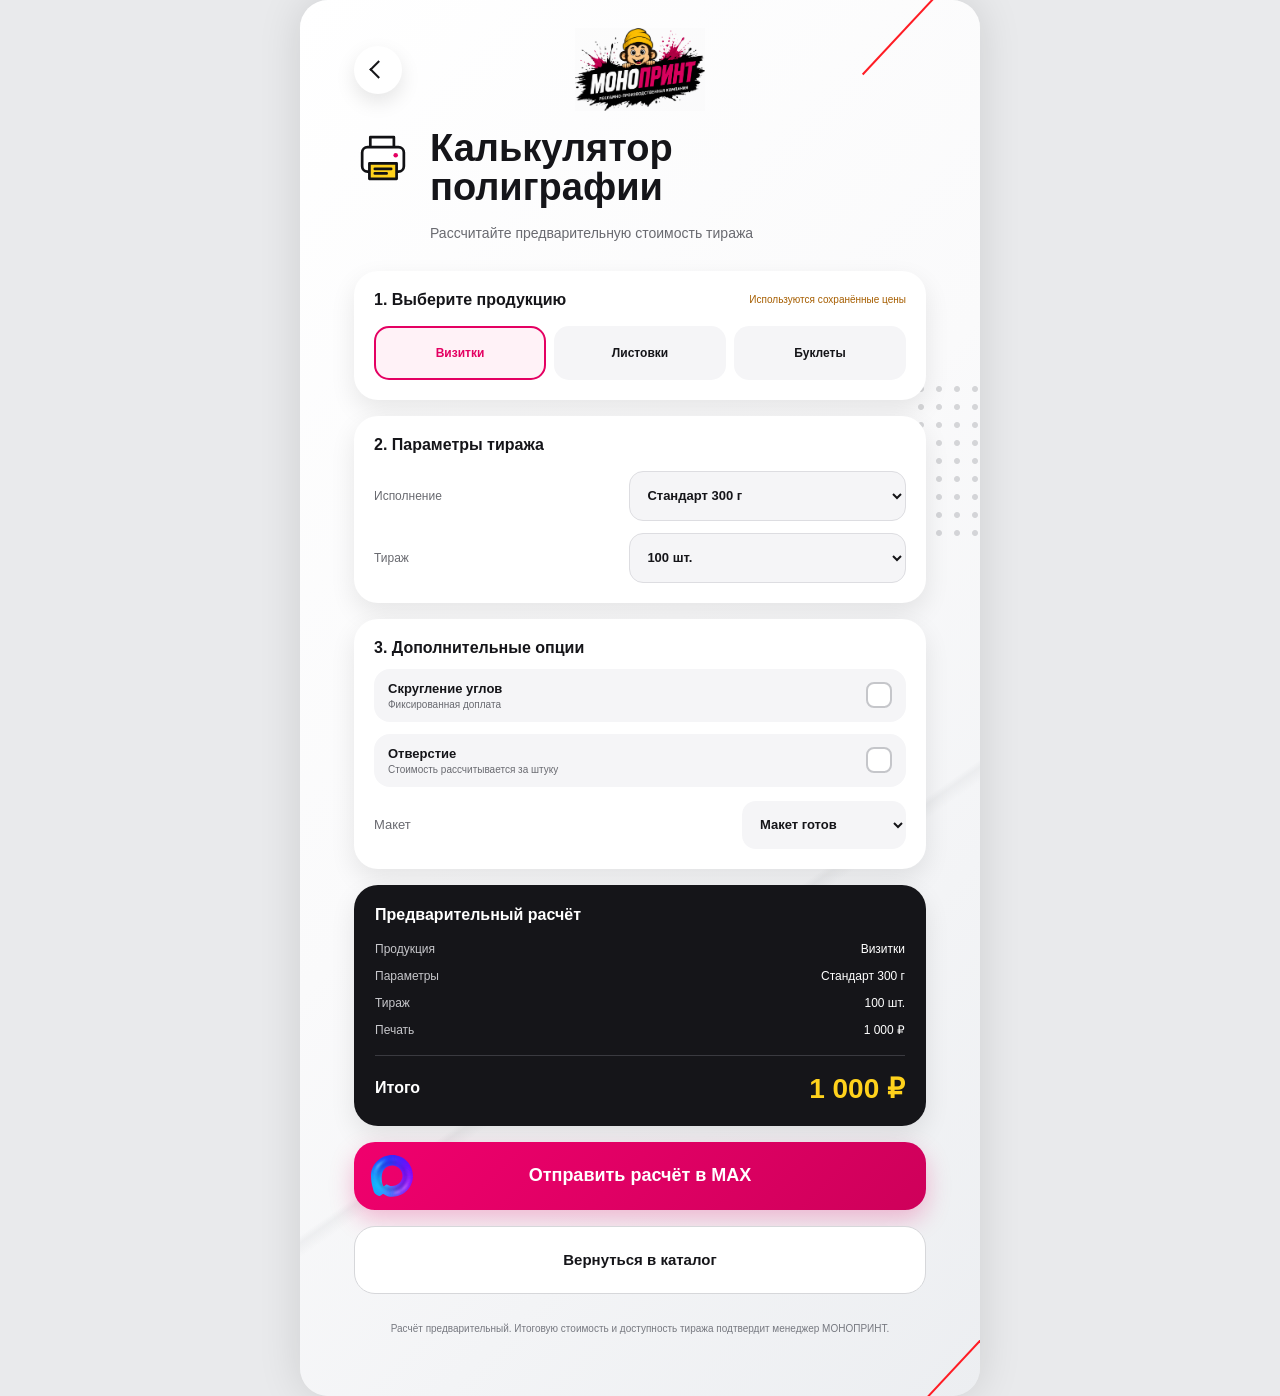
==== calculator-printing.html @ dbbc4428 "v8" ====
<!doctype html>
<html lang="ru">
<head>
  <meta charset="utf-8">
  <meta name="viewport" content="width=device-width, initial-scale=1, viewport-fit=cover">
  <meta name="theme-color" content="#f6f7f9">
  <title>Калькулятор полиграфии | МОНОПРИНТ</title>
  <meta name="description" content="Рассчитайте предварительную стоимость визиток, листовок и буклетов в рекламно-производственной компании МОНОПРИНТ.">
  <link rel="canonical" href="https://mono-print.ru/calculator-printing.html">
  <link rel="icon" href="assets/favicon.ico" sizes="any">
  <link rel="stylesheet" href="calculator.css">
</head>
<body>
  <main class="calculator-shell">
    <div class="decor-line decor-line--top" aria-hidden="true"></div>
    <div class="decor-line decor-line--bottom" aria-hidden="true"></div>
    <div class="calc-dots" aria-hidden="true"></div>

    <header class="calculator-header">
      <a class="back-button" href="index.html#catalog-panel" aria-label="Вернуться в каталог"><span aria-hidden="true"></span></a>
      <a class="calculator-logo" href="index.html" aria-label="МОНОПРИНТ - на главную"><img src="assets/logo-monoprint-trimmed.png" alt="МОНОПРИНТ"></a>
    </header>

    <section class="calculator-title">
      <img src="assets/category-printing.svg" alt="" aria-hidden="true">
      <div>
        <h1>Калькулятор<br>полиграфии</h1>
        <p>Рассчитайте предварительную стоимость тиража</p>
      </div>
    </section>

    <form class="calculator" id="printing-calculator">
      <section class="calc-card" aria-labelledby="product-title">
        <div class="section-heading">
          <h2 id="product-title">1. Выберите продукцию</h2>
          <span class="price-status" id="printing-price-status">Загрузка цен…</span>
        </div>
        <div class="product-tabs" role="radiogroup" aria-label="Вид полиграфии">
          <label><input type="radio" name="product" value="businessCards" checked><span>Визитки</span></label>
          <label><input type="radio" name="product" value="flyers"><span>Листовки</span></label>
          <label><input type="radio" name="product" value="booklets"><span>Буклеты</span></label>
        </div>
      </section>

      <section class="calc-card" aria-labelledby="params-title">
        <h2 id="params-title">2. Параметры тиража</h2>
        <div class="select-fields">
          <label id="format-field"><span id="format-label">Исполнение</span><select id="print-format"></select></label>
          <label id="paper-field"><span>Плотность бумаги</span><select id="paper-density"></select></label>
          <label><span>Тираж</span><select id="print-quantity"></select></label>
        </div>
      </section>

      <section class="calc-card" aria-labelledby="printing-options-title">
        <h2 id="printing-options-title">3. Дополнительные опции</h2>
        <div id="business-card-options">
          <label class="check-row"><span><strong>Скругление углов</strong><small>Фиксированная доплата</small></span><input id="rounding" type="checkbox"><span class="check-mark" aria-hidden="true">✓</span></label>
          <label class="check-row"><span><strong>Отверстие</strong><small>Стоимость рассчитывается за штуку</small></span><input id="hole" type="checkbox"><span class="check-mark" aria-hidden="true">✓</span></label>
        </div>
        <label class="design-row">Макет
          <select id="printing-design-status"><option value="ready">Макет готов</option><option value="needed">Нужен дизайн</option></select>
        </label>
      </section>

      <section class="summary-card" aria-live="polite">
        <h2>Предварительный расчёт</h2>
        <dl>
          <div><dt>Продукция</dt><dd id="printing-summary-product">Визитки</dd></div>
          <div><dt>Параметры</dt><dd id="printing-summary-params">Стандарт 300 г</dd></div>
          <div><dt>Тираж</dt><dd id="printing-summary-quantity">100 шт.</dd></div>
          <div><dt>Печать</dt><dd id="printing-summary-base">1 000 ₽</dd></div>
          <div id="printing-options-summary" hidden><dt>Дополнительные опции</dt><dd id="printing-summary-options">0 ₽</dd></div>
        </dl>
        <div class="total-row"><span>Итого</span><strong id="printing-summary-total">1 000 ₽</strong></div>
      </section>

      <button class="max-submit" id="printing-max-submit" type="button">
        <img src="assets/max.svg" alt="" aria-hidden="true"><span>Отправить расчёт в MAX</span>
      </button>
      <a class="catalog-return" href="index.html#catalog-panel">Вернуться в каталог</a>
      <p class="calculation-note">Расчёт предварительный. Итоговую стоимость и доступность тиража подтвердит менеджер МОНОПРИНТ.</p>
    </form>
  </main>
  <script src="calculator-printing.js"></script>
</body>
</html>
---- calculator.css ----
:root{--page-width:680px;--ink:#151519;--muted:#696a70;--pink:#e40062;--yellow:#ffd21c;--line:#dddde1}
*{box-sizing:border-box}
html{min-width:320px;background:#e9eaec}
body{min-height:100vh;margin:0;color:var(--ink);font-family:Inter,Arial,Helvetica,sans-serif;-webkit-font-smoothing:antialiased}
button,input,select{font:inherit}
.calculator-shell{position:relative;isolation:isolate;width:min(100%,var(--page-width));min-height:100svh;margin:0 auto;padding:28px clamp(24px,7vw,54px) 60px;overflow:hidden;background:linear-gradient(135deg,#fff 0%,#fafafb 48%,#eceef1 100%);box-shadow:0 0 44px rgba(0,0,0,.12)}
.calculator-shell::before{position:absolute;z-index:-2;inset:0;content:"";background:linear-gradient(145deg,transparent 0 66%,rgba(213,215,218,.28) 66.4%,transparent 67.2%)}
.decor-line{position:absolute;z-index:3;width:2px;height:130px;background:#ff1c24;transform:rotate(43deg);pointer-events:none}.decor-line--top{top:-38px;right:72px}.decor-line--bottom{right:29px;bottom:-42px}
.calc-dots{position:absolute;z-index:-1;top:380px;right:-10px;width:78px;height:165px;background-image:radial-gradient(circle,rgba(190,191,195,.62) 0 2.5px,transparent 3.5px);background-size:18px 18px}
.calculator-header{position:relative;display:grid;min-height:82px;place-items:center}.back-button{position:absolute;left:0;display:grid;width:48px;height:48px;place-items:center;border-radius:50%;background:#fff;box-shadow:0 8px 20px rgba(0,0,0,.1)}.back-button span{width:13px;height:13px;border-bottom:2px solid var(--ink);border-left:2px solid var(--ink);transform:rotate(45deg)}
.calculator-logo img{display:block;width:130px;height:auto;mix-blend-mode:multiply}
.calculator-title{display:grid;grid-template-columns:62px 1fr;align-items:start;gap:14px;margin:18px 0 30px}.calculator-title>img{width:58px;height:58px}.calculator-title h1{margin:0;font-size:clamp(26px,6.4vw,38px);line-height:1.02}.calculator-title p{grid-column:1/-1;margin:18px 0 0;color:var(--muted);font-size:14px}
.calculator{display:grid;gap:16px}.calc-card,.summary-card{border-radius:24px;box-shadow:0 10px 26px rgba(0,0,0,.09)}.calc-card{padding:20px;background:#fff}.calc-card h2,.summary-card h2{margin:0;font-size:16px}.section-heading{display:flex;align-items:center;justify-content:space-between;gap:12px}.price-status{color:#777980;font-size:10px;text-align:right}.price-status.is-live{color:#168a3f}.price-status.is-fallback{color:#a65e00}
.material-card{height:330px}.material-list{height:230px;margin-top:16px;padding-right:5px;overflow-y:auto;overscroll-behavior:contain;scrollbar-color:var(--pink) #ececf0;scrollbar-width:thin}.material-list::-webkit-scrollbar{width:6px}.material-list::-webkit-scrollbar-track{border-radius:6px;background:#ececf0}.material-list::-webkit-scrollbar-thumb{border-radius:6px;background:var(--pink)}
.material-option{position:relative;display:grid;grid-template-columns:24px minmax(0,1fr) auto;min-height:62px;align-items:center;gap:10px;margin-bottom:8px;padding:8px 12px;border:2px solid transparent;border-radius:16px;background:#f5f5f7;cursor:pointer}.material-option:has(input:checked){border-color:var(--pink);background:#fff2f7}.material-option input{position:absolute;opacity:0;pointer-events:none}.radio-mark{display:block;width:20px;height:20px;border:2px solid #bfc0c5;border-radius:50%;background:#fff}.material-option input:checked+.radio-mark{border:6px solid var(--pink)}.material-copy{display:grid;gap:2px;min-width:0}.material-copy strong{font-size:14px}.material-copy small{overflow:hidden;color:var(--muted);font-size:10px;text-overflow:ellipsis;white-space:nowrap}.material-price{font-size:13px;white-space:nowrap}.scroll-hint{margin:8px 0 0;color:#898a90;font-size:10px;text-align:center}
.size-grid{display:grid;grid-template-columns:1fr 20px 1fr;align-items:end;margin-top:17px}.size-grid label{display:grid;gap:7px;color:var(--muted);font-size:11px}.size-grid input{width:100%;height:58px;padding:0 15px;border:1px solid var(--line);border-radius:16px;outline:none;background:#f5f5f7;color:var(--ink);font-size:19px;font-weight:700}.size-grid input:focus{border-color:var(--pink)}.multiply{padding-bottom:18px;color:#92939a;font-size:19px;text-align:center}.quantity-row{display:flex;align-items:center;justify-content:space-between;margin-top:18px;color:var(--muted);font-size:13px}.stepper{display:grid;grid-template-columns:40px 42px 40px;height:46px;overflow:hidden;border-radius:14px;background:#f5f5f7}.stepper button,.stepper input{width:100%;border:0;background:transparent;text-align:center}.stepper button{font-size:21px;cursor:pointer}.stepper input{appearance:textfield;color:var(--ink);font-weight:700}.stepper input::-webkit-inner-spin-button{display:none}
.switch-row{position:relative;display:flex;align-items:center;justify-content:space-between;margin-top:16px;padding:12px 14px;border-radius:16px;background:#fff8d8;cursor:pointer}.switch-row>span:first-child{display:grid;gap:3px}.switch-row strong{font-size:14px}.switch-row small{color:var(--muted);font-size:10px}.switch-row input{position:absolute;opacity:0}.switch{position:relative;width:42px;height:26px;border-radius:13px;background:#c6c7ca;transition:.2s}.switch::after{position:absolute;top:3px;left:3px;width:20px;height:20px;border-radius:50%;background:#fff;content:"";transition:.2s}.switch-row input:checked+.switch{background:var(--pink)}.switch-row input:checked+.switch::after{transform:translateX(16px)}.design-row{display:flex;align-items:center;justify-content:space-between;margin-top:14px;color:var(--muted);font-size:13px}.design-row select{min-width:164px;height:48px;padding:0 34px 0 14px;border:0;border-radius:14px;background:#f5f5f7;color:var(--ink);font-size:13px;font-weight:700}
.summary-card{padding:21px;background:#151519;color:#fff}.summary-card dl{display:grid;gap:13px;margin:18px 0}.summary-card dl div{display:flex;justify-content:space-between;gap:14px;color:#c7c7cb;font-size:12px}.summary-card dd{margin:0;color:#fff;text-align:right}.summary-card [hidden]{display:none}.total-row{display:flex;align-items:center;justify-content:space-between;padding-top:16px;border-top:1px solid #3a3a40;font-weight:700}.total-row strong{color:var(--yellow);font-size:28px;font-weight:900}
.max-submit,.catalog-return{min-height:68px;border-radius:21px;text-decoration:none}.max-submit{display:grid;grid-template-columns:44px 1fr 44px;align-items:center;width:100%;padding:0 17px;border:0;background:linear-gradient(135deg,#f0006d,#ce005a);box-shadow:0 10px 24px rgba(228,0,98,.25);color:#fff;cursor:pointer;font-size:18px;font-weight:800}.max-submit img{width:42px;height:42px;border-radius:13px}.catalog-return{display:grid;place-items:center;border:1px solid #d6d7da;background:#fff;color:var(--ink);font-size:15px;font-weight:700}.calculation-note{margin:12px 0 0;color:#777980;font-size:10px;line-height:1.45;text-align:center}
.product-tabs{display:grid;grid-template-columns:repeat(3,1fr);gap:8px;margin-top:17px}.product-tabs label{position:relative}.product-tabs input{position:absolute;opacity:0}.product-tabs span{display:grid;min-height:54px;place-items:center;padding:7px;border:2px solid transparent;border-radius:15px;background:#f5f5f7;font-size:12px;font-weight:700;text-align:center;cursor:pointer}.product-tabs input:checked+span{border-color:var(--pink);background:#fff2f7;color:var(--pink)}
.select-fields{display:grid;gap:12px;margin-top:17px}.select-fields label{display:grid;grid-template-columns:minmax(0,1fr) minmax(150px,52%);align-items:center;gap:12px;color:var(--muted);font-size:12px}.select-fields select{width:100%;height:50px;padding:0 34px 0 13px;border:1px solid var(--line);border-radius:14px;background:#f5f5f7;color:var(--ink);font-size:13px;font-weight:700}.select-fields label[hidden]{display:none}
.check-row{position:relative;display:flex;align-items:center;justify-content:space-between;margin-top:12px;padding:12px 14px;border-radius:16px;background:#f5f5f7;cursor:pointer}.check-row>span:first-child{display:grid;gap:3px}.check-row strong{font-size:13px}.check-row small{color:var(--muted);font-size:10px}.check-row input{position:absolute;opacity:0}.check-mark{display:grid;width:26px;height:26px;place-items:center;border:2px solid #c5c6ca;border-radius:8px;background:#fff;color:transparent;font-size:15px;font-weight:900}.check-row input:checked+.check-mark{border-color:var(--pink);background:var(--pink);color:#fff}
.sign-type-card{padding-bottom:17px}.sign-type-grid{display:grid;grid-template-columns:repeat(2,minmax(0,1fr));gap:9px;margin-top:16px}.sign-type-button{position:relative;display:grid;min-height:112px;place-items:center;align-content:center;gap:5px;padding:10px 6px;border:2px solid transparent;border-radius:17px;background:#f5f5f7;color:var(--ink);text-align:center;cursor:default}.sign-type-button img{width:45px;height:45px}.sign-type-button strong{max-width:125px;font-size:11px;line-height:1.15}.sign-type-button--neon{cursor:pointer}.sign-type-button--neon:hover,.sign-type-button--neon.is-active{border-color:var(--pink);background:#fff2f7}.card-action{color:var(--pink);font-size:9px;font-weight:800;text-transform:uppercase;letter-spacing:.07em}.signage-fields label{grid-template-columns:minmax(0,1fr) minmax(170px,58%)}
.file-upload{display:flex;min-height:86px;align-items:center;gap:13px;margin-top:16px;padding:12px 15px;border:2px dashed #cfd0d4;border-radius:17px;background:#f8f8f9;cursor:pointer}.file-upload input{position:absolute;width:1px;height:1px;opacity:0}.file-plus{display:grid;width:42px;height:42px;place-items:center;border-radius:13px;background:var(--pink);color:#fff;font-size:25px}.file-upload>span:last-child{display:grid;gap:4px;min-width:0}.file-upload strong{overflow:hidden;max-width:240px;font-size:13px;text-overflow:ellipsis;white-space:nowrap}.file-upload small{color:var(--muted);font-size:10px}.range-caption{margin-top:16px;color:#c7c7cb;font-size:10px}.summary-card .range-caption+.total-row{margin-top:7px}
.signage-page>.sign-type-card{margin-bottom:16px}.signage-return{margin-top:16px}.neon-calculator{display:grid;gap:16px;margin-top:22px;padding-top:26px;border-top:1px solid #d9dade}.neon-calculator[hidden]{display:none}.neon-heading{display:flex;align-items:center;justify-content:space-between;padding:0 4px}.neon-heading span{color:var(--pink);font-size:10px;font-weight:900;text-transform:uppercase;letter-spacing:.1em}.neon-heading h2{margin:3px 0 0;font-size:25px}.neon-heading button{display:grid;width:40px;height:40px;place-items:center;border:0;border-radius:50%;background:#e7e8eb;color:#55565d;font-size:28px;line-height:1;cursor:pointer}.neon-calculator .calc-card h3{margin:0;font-size:16px}.neon-base-options{display:grid;grid-template-columns:1fr 1fr;gap:9px;margin-top:16px}.neon-base-options label{position:relative}.neon-base-options input{position:absolute;opacity:0}.neon-base-options label>span{display:grid;grid-template-columns:20px 1fr;gap:2px 8px;min-height:72px;align-content:center;padding:10px 12px;border:2px solid transparent;border-radius:16px;background:#f5f5f7;cursor:pointer}.neon-base-options i{grid-row:1/3;align-self:center;width:19px;height:19px;border:2px solid #bfc0c5;border-radius:50%;background:#fff}.neon-base-options strong{font-size:12px}.neon-base-options small{color:var(--muted);font-size:9px}.neon-base-options input:checked+span{border-color:var(--pink);background:#fff2f7}.neon-base-options input:checked+span i{border:6px solid var(--pink)}.field-hint{margin:10px 0 0;color:var(--muted);font-size:10px;text-align:center}.neon-number-list{display:grid;gap:10px;margin-top:16px}.neon-number-list>label{display:flex;min-height:67px;align-items:center;justify-content:space-between;gap:12px;padding:10px 12px;border-radius:16px;background:#f5f5f7}.neon-number-list>label>span{display:grid;gap:3px}.neon-number-list strong{font-size:12px}.neon-number-list small{color:var(--muted);font-size:9px}.unit-input{display:flex;width:112px;height:46px;align-items:center;border:1px solid var(--line);border-radius:13px;background:#fff}.unit-input input{min-width:0;width:68px;height:100%;padding:0 4px 0 12px;border:0;outline:0;background:transparent;font-weight:800}.unit-input b{color:var(--muted);font-size:10px}.neon-summary{display:grid;gap:6px;text-align:center}.neon-summary>span{color:#c7c7cb;font-size:11px}.neon-summary>strong{color:var(--yellow);font-size:31px}.neon-summary>p{margin:3px 0 0;color:#c7c7cb;font-size:10px;line-height:1.45}.neon-calculator .max-submit{margin-top:0}
.souvenirs-page .calculator-title h1{font-size:clamp(25px,6.1vw,36px)}.souvenir-type-grid .sign-type-button{min-height:122px}.souvenir-type-grid .sign-type-button img{width:55px;height:55px}.souvenir-type-grid .sign-type-button strong{font-size:13px}.souvenir-note{margin:20px 8px 4px;color:var(--muted);font-size:11px;line-height:1.5;text-align:center}
.product-page .calculator-title h1,.design-page .calculator-title h1{font-size:clamp(24px,6vw,35px)}.product-type-grid .sign-type-button{min-height:126px}.product-type-grid .sign-type-button img{width:55px;height:55px}.product-type-grid .sign-type-button strong{font-size:12px;line-height:1.25}.product-type-grid--two .sign-type-button{min-height:148px}.product-type-grid--two .sign-type-button img{width:66px;height:66px}.product-type-grid--two .sign-type-button strong{font-size:14px}.stamp-type-button{cursor:pointer}.stamp-type-button:hover,.stamp-type-button.is-active{border-color:var(--pink);background:#fff2f7}.stamp-configurator{display:grid;gap:16px;margin-top:22px;padding-top:26px;border-top:1px solid #d9dade}.stamp-configurator .calc-card h3{margin:0;font-size:16px}.stamp-fields{margin-top:16px}.stamp-order-row{display:grid;gap:12px;margin-top:16px}.stamp-order-row>label:first-child{display:flex;align-items:center;justify-content:space-between;color:var(--muted);font-size:12px}.stamp-urgent{margin-top:0}.stamp-summary{display:grid;gap:11px}.stamp-summary p{margin:0;color:#c7c7cb;font-size:12px;line-height:1.5}.stamp-summary>strong{color:var(--yellow);font-size:18px}.design-intro{margin-bottom:18px;padding:24px;border-radius:24px;background:#151519;box-shadow:0 10px 26px rgba(0,0,0,.09);color:#fff}.design-intro>span{color:var(--yellow);font-size:10px;font-weight:900;text-transform:uppercase;letter-spacing:.08em}.design-intro h2{margin:8px 0 11px;font-size:24px}.design-intro p{margin:0;color:#c7c7cb;font-size:12px;line-height:1.55}.benefits-grid{display:grid;gap:10px}.benefits-grid article{display:grid;grid-template-columns:44px 1fr;gap:13px;padding:17px 18px;border-radius:20px;background:#fff;box-shadow:0 8px 22px rgba(0,0,0,.07)}.benefits-grid b{display:grid;width:42px;height:42px;place-items:center;border-radius:13px;background:#fff2f7;color:var(--pink);font-size:13px}.benefits-grid h3{margin:1px 0 5px;font-size:14px}.benefits-grid p{margin:0;color:var(--muted);font-size:10px;line-height:1.5}.design-submit{margin-top:18px}.design-intro--simple{padding:21px 22px}.design-intro--simple h2{font-size:21px;line-height:1.2}.benefits-grid--simple article{padding:15px 17px}.benefits-grid--simple p{font-size:11px}
.stamp-type-button .card-action{visibility:hidden}.stamp-type-button.is-active .card-action{visibility:visible}
a:focus-visible,button:focus-visible,input:focus-visible,select:focus-visible,[tabindex]:focus-visible{outline:3px solid rgba(228,0,98,.45);outline-offset:3px}
@media(max-width:430px){.calculator-shell{padding-right:24px;padding-left:24px}.material-option{grid-template-columns:22px minmax(0,1fr) auto;padding-right:10px;padding-left:10px}.material-price{font-size:12px}}
@media(min-width:681px){.calculator-shell{border-radius:28px}}
@media(prefers-reduced-motion:reduce){*,*::before,*::after{transition-duration:.01ms!important;scroll-behavior:auto!important}}
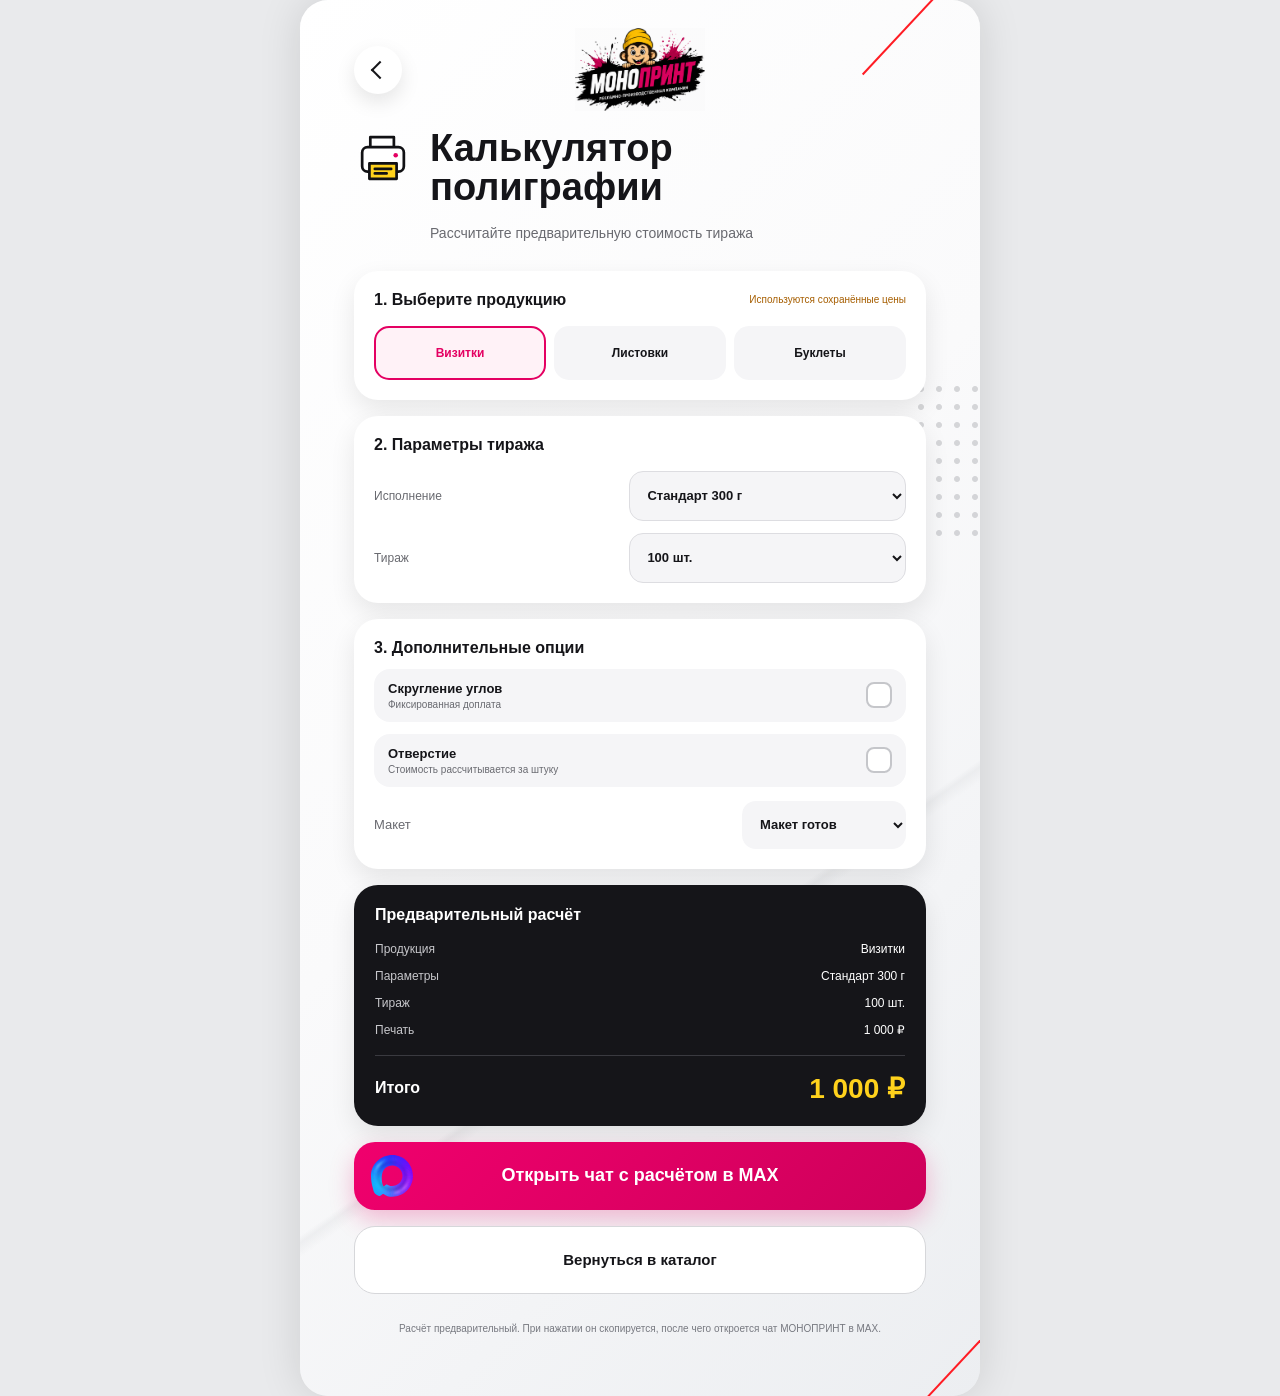
==== commit 61d58a44: "v9" ====
--- a/calculator-printing.html
+++ b/calculator-printing.html
@@ -75,12 +75,13 @@
       </section>
 
       <button class="max-submit" id="printing-max-submit" type="button">
-        <img src="assets/max.svg" alt="" aria-hidden="true"><span>Отправить расчёт в MAX</span>
+        <img src="assets/max.svg" alt="" aria-hidden="true"><span>Открыть чат с расчётом в MAX</span>
       </button>
       <a class="catalog-return" href="index.html#catalog-panel">Вернуться в каталог</a>
-      <p class="calculation-note">Расчёт предварительный. Итоговую стоимость и доступность тиража подтвердит менеджер МОНОПРИНТ.</p>
+      <p class="calculation-note">Расчёт предварительный. При нажатии он скопируется, после чего откроется чат МОНОПРИНТ в MAX.</p>
     </form>
   </main>
+  <script src="max-chat.js"></script>
   <script src="calculator-printing.js"></script>
 </body>
 </html>
--- a/calculator.css
+++ b/calculator.css
@@ -7,7 +7,7 @@
 .calculator-shell::before{position:absolute;z-index:-2;inset:0;content:"";background:linear-gradient(145deg,transparent 0 66%,rgba(213,215,218,.28) 66.4%,transparent 67.2%)}
 .decor-line{position:absolute;z-index:3;width:2px;height:130px;background:#ff1c24;transform:rotate(43deg);pointer-events:none}.decor-line--top{top:-38px;right:72px}.decor-line--bottom{right:29px;bottom:-42px}
 .calc-dots{position:absolute;z-index:-1;top:380px;right:-10px;width:78px;height:165px;background-image:radial-gradient(circle,rgba(190,191,195,.62) 0 2.5px,transparent 3.5px);background-size:18px 18px}
-.calculator-header{position:relative;display:grid;min-height:82px;place-items:center}.back-button{position:absolute;left:0;display:grid;width:48px;height:48px;place-items:center;border-radius:50%;background:#fff;box-shadow:0 8px 20px rgba(0,0,0,.1)}.back-button span{width:13px;height:13px;border-bottom:2px solid var(--ink);border-left:2px solid var(--ink);transform:rotate(45deg)}
+.calculator-header{position:relative;display:grid;min-height:82px;place-items:center}.back-button{position:absolute;left:0;display:grid;width:48px;height:48px;place-items:center;border-radius:50%;background:#fff;box-shadow:0 8px 20px rgba(0,0,0,.1)}.back-button span{position:absolute;top:50%;left:50%;display:block;width:13px;height:13px;border-bottom:2px solid var(--ink);border-left:2px solid var(--ink);transform:translate(-35%,-50%) rotate(45deg);transform-origin:center}
 .calculator-logo img{display:block;width:130px;height:auto;mix-blend-mode:multiply}
 .calculator-title{display:grid;grid-template-columns:62px 1fr;align-items:start;gap:14px;margin:18px 0 30px}.calculator-title>img{width:58px;height:58px}.calculator-title h1{margin:0;font-size:clamp(26px,6.4vw,38px);line-height:1.02}.calculator-title p{grid-column:1/-1;margin:18px 0 0;color:var(--muted);font-size:14px}
 .calculator{display:grid;gap:16px}.calc-card,.summary-card{border-radius:24px;box-shadow:0 10px 26px rgba(0,0,0,.09)}.calc-card{padding:20px;background:#fff}.calc-card h2,.summary-card h2{margin:0;font-size:16px}.section-heading{display:flex;align-items:center;justify-content:space-between;gap:12px}.price-status{color:#777980;font-size:10px;text-align:right}.price-status.is-live{color:#168a3f}.price-status.is-fallback{color:#a65e00}
@@ -26,6 +26,14 @@
 .souvenirs-page .calculator-title h1{font-size:clamp(25px,6.1vw,36px)}.souvenir-type-grid .sign-type-button{min-height:122px}.souvenir-type-grid .sign-type-button img{width:55px;height:55px}.souvenir-type-grid .sign-type-button strong{font-size:13px}.souvenir-note{margin:20px 8px 4px;color:var(--muted);font-size:11px;line-height:1.5;text-align:center}
 .product-page .calculator-title h1,.design-page .calculator-title h1{font-size:clamp(24px,6vw,35px)}.product-type-grid .sign-type-button{min-height:126px}.product-type-grid .sign-type-button img{width:55px;height:55px}.product-type-grid .sign-type-button strong{font-size:12px;line-height:1.25}.product-type-grid--two .sign-type-button{min-height:148px}.product-type-grid--two .sign-type-button img{width:66px;height:66px}.product-type-grid--two .sign-type-button strong{font-size:14px}.stamp-type-button{cursor:pointer}.stamp-type-button:hover,.stamp-type-button.is-active{border-color:var(--pink);background:#fff2f7}.stamp-configurator{display:grid;gap:16px;margin-top:22px;padding-top:26px;border-top:1px solid #d9dade}.stamp-configurator .calc-card h3{margin:0;font-size:16px}.stamp-fields{margin-top:16px}.stamp-order-row{display:grid;gap:12px;margin-top:16px}.stamp-order-row>label:first-child{display:flex;align-items:center;justify-content:space-between;color:var(--muted);font-size:12px}.stamp-urgent{margin-top:0}.stamp-summary{display:grid;gap:11px}.stamp-summary p{margin:0;color:#c7c7cb;font-size:12px;line-height:1.5}.stamp-summary>strong{color:var(--yellow);font-size:18px}.design-intro{margin-bottom:18px;padding:24px;border-radius:24px;background:#151519;box-shadow:0 10px 26px rgba(0,0,0,.09);color:#fff}.design-intro>span{color:var(--yellow);font-size:10px;font-weight:900;text-transform:uppercase;letter-spacing:.08em}.design-intro h2{margin:8px 0 11px;font-size:24px}.design-intro p{margin:0;color:#c7c7cb;font-size:12px;line-height:1.55}.benefits-grid{display:grid;gap:10px}.benefits-grid article{display:grid;grid-template-columns:44px 1fr;gap:13px;padding:17px 18px;border-radius:20px;background:#fff;box-shadow:0 8px 22px rgba(0,0,0,.07)}.benefits-grid b{display:grid;width:42px;height:42px;place-items:center;border-radius:13px;background:#fff2f7;color:var(--pink);font-size:13px}.benefits-grid h3{margin:1px 0 5px;font-size:14px}.benefits-grid p{margin:0;color:var(--muted);font-size:10px;line-height:1.5}.design-submit{margin-top:18px}.design-intro--simple{padding:21px 22px}.design-intro--simple h2{font-size:21px;line-height:1.2}.benefits-grid--simple article{padding:15px 17px}.benefits-grid--simple p{font-size:11px}
 .stamp-type-button .card-action{visibility:hidden}.stamp-type-button.is-active .card-action{visibility:visible}
+.max-copy-toast{position:fixed;z-index:1000;right:18px;bottom:18px;left:18px;max-width:540px;margin:auto;padding:14px 18px;border-radius:16px;background:#151519;box-shadow:0 12px 32px rgba(0,0,0,.24);color:#fff;font-size:12px;font-weight:700;line-height:1.4;text-align:center;transition:opacity .2s,transform .2s}.max-copy-toast.is-hidden{opacity:0;transform:translateY(12px);pointer-events:none}.max-copy-toast.is-error{background:#8b2733}
+.plate-address-link{text-decoration:none;cursor:pointer}.plate-address-link:hover{border-color:var(--pink);background:#fff2f7}.plate-address-link .card-action{margin-top:2px}
+.address-page{--plate-color:#29478c;--plate-text:#fff}.address-page .calculator-title h1{font-size:clamp(25px,6.2vw,37px)}.address-builder{display:grid;gap:16px}.address-step{display:inline-grid;width:27px;height:27px;margin-right:7px;place-items:center;border-radius:9px;background:var(--pink);color:#fff;font-size:12px}.address-form-list{display:grid;grid-template-columns:repeat(3,minmax(0,1fr));gap:8px;max-height:345px;margin-top:16px;padding-right:4px;overflow-y:auto;scrollbar-color:var(--pink) #ececf0;scrollbar-width:thin}.address-form-option{position:relative;min-height:93px;padding:8px 5px 22px;border:2px solid transparent;border-radius:15px;background:#f5f5f7;cursor:pointer}.address-form-option:hover,.address-form-option.is-active{border-color:var(--pink);background:#fff2f7}.address-form-option svg{display:block;width:100%;height:55px}.address-form-option svg path{fill:#fff;stroke:#151519;stroke-width:18}.address-form-number,.address-form-price{position:absolute;bottom:7px;font-size:9px;font-weight:900}.address-form-number{left:9px;color:var(--pink)}.address-form-price{right:8px;color:var(--ink)}
+.address-preview-card{padding:17px;background:#151519}.address-preview-card h2{color:#fff}.address-preview-wrap{display:grid;min-height:245px;margin-top:15px;padding:12px;place-items:center;overflow:hidden;border-radius:19px;background:linear-gradient(145deg,#e8e9ec,#fff)}.address-preview{display:block;width:100%;max-height:220px;filter:drop-shadow(0 9px 6px rgba(0,0,0,.18))}.address-preview .plate-outer{fill:var(--plate-color);stroke:#111114;stroke-width:19}.address-preview .plate-inner{fill:none;stroke:var(--plate-text);stroke-width:8}.address-preview text{fill:var(--plate-text);font-family:Cambria,"Times New Roman",serif;text-anchor:middle}.address-preview .street-kind{font-size:26px;font-weight:700;text-transform:uppercase;letter-spacing:5px}.address-preview .street-name{font-size:54px;font-weight:700}.address-preview .house-number{font-size:66px;font-weight:700}.address-preview .number-only{font-size:105px}.address-preview-caption{margin:10px 2px 0;color:#c7c7cb;font-size:10px;text-align:center}
+.address-fields{display:grid;gap:11px;margin-top:16px}.address-fields label{display:grid;gap:7px;color:var(--muted);font-size:11px}.address-fields input,.address-fields select{width:100%;height:52px;padding:0 14px;border:1px solid var(--line);border-radius:14px;outline:0;background:#f5f5f7;color:var(--ink);font-weight:700}.address-fields input:focus,.address-fields select:focus{border-color:var(--pink)}.address-fields--two{grid-template-columns:1fr 1fr}.address-size-list{display:grid;grid-template-columns:repeat(3,1fr);gap:8px;margin-top:16px}.address-choice{position:relative}.address-choice input{position:absolute;opacity:0}.address-choice span{display:grid;min-height:48px;place-items:center;border:2px solid transparent;border-radius:14px;background:#f5f5f7;font-size:13px;font-weight:800;cursor:pointer}.address-choice input:checked+span{border-color:var(--pink);background:#fff2f7;color:var(--pink)}
+.address-material{display:flex;align-items:center;gap:12px;margin-top:15px;padding:13px 14px;border-radius:16px;background:#fff8d8}.address-material b{display:grid;width:38px;height:38px;place-items:center;border-radius:11px;background:var(--yellow);font-size:11px}.address-material span{display:grid;gap:3px}.address-material strong{font-size:13px}.address-material small{color:var(--muted);font-size:10px}.address-colors{display:flex;flex-wrap:wrap;gap:10px;margin-top:15px}.color-choice{position:relative}.color-choice input{position:absolute;opacity:0}.color-choice span{display:block;width:42px;height:42px;border:3px solid #fff;border-radius:12px;background:var(--swatch);box-shadow:0 0 0 1px #d6d7da;cursor:pointer}.color-choice input:checked+span{box-shadow:0 0 0 3px var(--pink)}.secondary-color-panel{margin-top:14px;padding-top:14px;border-top:1px solid #ececef}.secondary-color-panel[hidden]{display:none}.secondary-color-panel>strong{font-size:12px}.address-options{display:grid;gap:9px;margin-top:15px}.address-options .check-row{margin-top:0}
+.address-summary-lines{display:grid;gap:11px;margin:16px 0}.address-summary-lines div{display:flex;justify-content:space-between;gap:12px;color:#c7c7cb;font-size:11px}.address-summary-lines strong{color:#fff;text-align:right}.address-price-each{color:#c7c7cb;font-size:10px}.address-total{margin-top:8px}.address-total strong{font-size:28px}.address-formula-note{margin:10px 0 0;color:#85868c;font-size:9px;line-height:1.45;text-align:center}
+@media(max-width:430px){.address-form-list{grid-template-columns:repeat(2,minmax(0,1fr))}.address-preview-wrap{min-height:210px}.address-fields--two{grid-template-columns:1fr}.address-preview .street-kind{font-size:23px}.address-preview .street-name{font-size:48px}.address-preview .house-number{font-size:60px}}
 a:focus-visible,button:focus-visible,input:focus-visible,select:focus-visible,[tabindex]:focus-visible{outline:3px solid rgba(228,0,98,.45);outline-offset:3px}
 @media(max-width:430px){.calculator-shell{padding-right:24px;padding-left:24px}.material-option{grid-template-columns:22px minmax(0,1fr) auto;padding-right:10px;padding-left:10px}.material-price{font-size:12px}}
 @media(min-width:681px){.calculator-shell{border-radius:28px}}
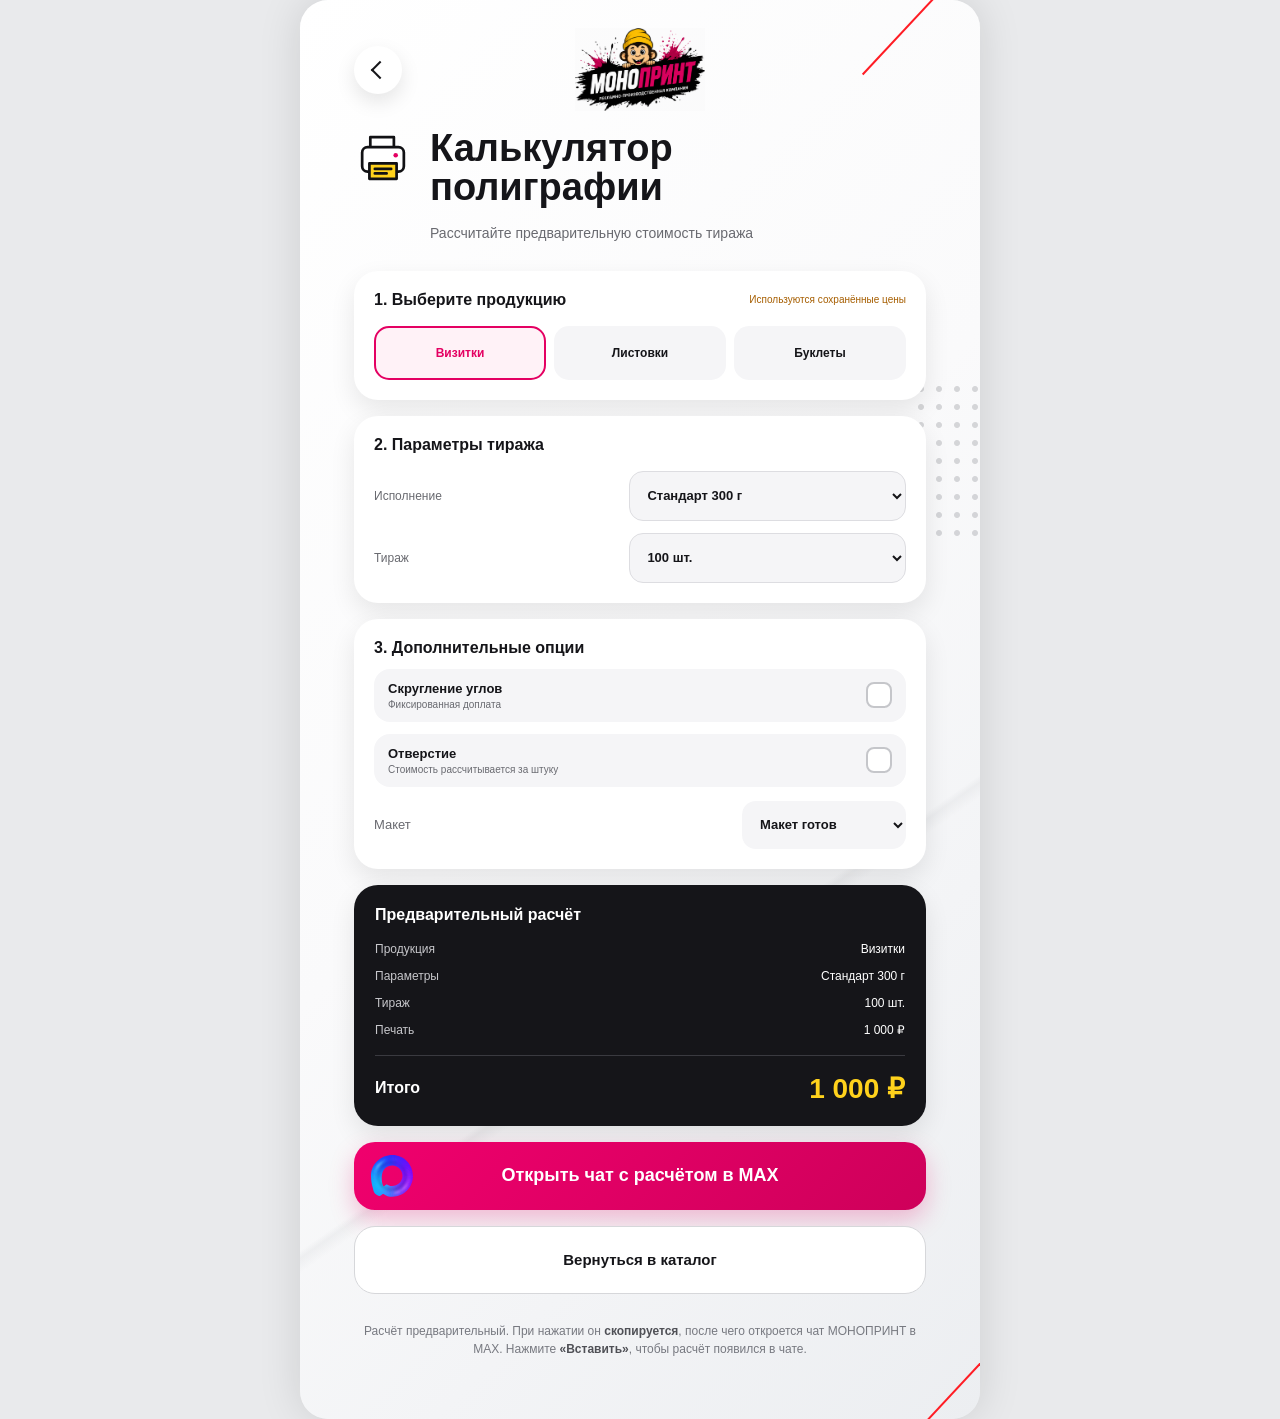
==== commit 4eb957d5: "v10" ====
--- a/calculator-printing.html
+++ b/calculator-printing.html
@@ -78,7 +78,7 @@
         <img src="assets/max.svg" alt="" aria-hidden="true"><span>Открыть чат с расчётом в MAX</span>
       </button>
       <a class="catalog-return" href="index.html#catalog-panel">Вернуться в каталог</a>
-      <p class="calculation-note">Расчёт предварительный. При нажатии он скопируется, после чего откроется чат МОНОПРИНТ в MAX.</p>
+      <p class="calculation-note calculation-note--max">Расчёт предварительный. При нажатии он <strong>скопируется</strong>, после чего откроется чат МОНОПРИНТ в MAX. Нажмите <strong>«Вставить»</strong>, чтобы расчёт появился в чате.</p>
     </form>
   </main>
   <script src="max-chat.js"></script>
--- a/calculator.css
+++ b/calculator.css
@@ -14,9 +14,9 @@
 .material-card{height:330px}.material-list{height:230px;margin-top:16px;padding-right:5px;overflow-y:auto;overscroll-behavior:contain;scrollbar-color:var(--pink) #ececf0;scrollbar-width:thin}.material-list::-webkit-scrollbar{width:6px}.material-list::-webkit-scrollbar-track{border-radius:6px;background:#ececf0}.material-list::-webkit-scrollbar-thumb{border-radius:6px;background:var(--pink)}
 .material-option{position:relative;display:grid;grid-template-columns:24px minmax(0,1fr) auto;min-height:62px;align-items:center;gap:10px;margin-bottom:8px;padding:8px 12px;border:2px solid transparent;border-radius:16px;background:#f5f5f7;cursor:pointer}.material-option:has(input:checked){border-color:var(--pink);background:#fff2f7}.material-option input{position:absolute;opacity:0;pointer-events:none}.radio-mark{display:block;width:20px;height:20px;border:2px solid #bfc0c5;border-radius:50%;background:#fff}.material-option input:checked+.radio-mark{border:6px solid var(--pink)}.material-copy{display:grid;gap:2px;min-width:0}.material-copy strong{font-size:14px}.material-copy small{overflow:hidden;color:var(--muted);font-size:10px;text-overflow:ellipsis;white-space:nowrap}.material-price{font-size:13px;white-space:nowrap}.scroll-hint{margin:8px 0 0;color:#898a90;font-size:10px;text-align:center}
 .size-grid{display:grid;grid-template-columns:1fr 20px 1fr;align-items:end;margin-top:17px}.size-grid label{display:grid;gap:7px;color:var(--muted);font-size:11px}.size-grid input{width:100%;height:58px;padding:0 15px;border:1px solid var(--line);border-radius:16px;outline:none;background:#f5f5f7;color:var(--ink);font-size:19px;font-weight:700}.size-grid input:focus{border-color:var(--pink)}.multiply{padding-bottom:18px;color:#92939a;font-size:19px;text-align:center}.quantity-row{display:flex;align-items:center;justify-content:space-between;margin-top:18px;color:var(--muted);font-size:13px}.stepper{display:grid;grid-template-columns:40px 42px 40px;height:46px;overflow:hidden;border-radius:14px;background:#f5f5f7}.stepper button,.stepper input{width:100%;border:0;background:transparent;text-align:center}.stepper button{font-size:21px;cursor:pointer}.stepper input{appearance:textfield;color:var(--ink);font-weight:700}.stepper input::-webkit-inner-spin-button{display:none}
-.switch-row{position:relative;display:flex;align-items:center;justify-content:space-between;margin-top:16px;padding:12px 14px;border-radius:16px;background:#fff8d8;cursor:pointer}.switch-row>span:first-child{display:grid;gap:3px}.switch-row strong{font-size:14px}.switch-row small{color:var(--muted);font-size:10px}.switch-row input{position:absolute;opacity:0}.switch{position:relative;width:42px;height:26px;border-radius:13px;background:#c6c7ca;transition:.2s}.switch::after{position:absolute;top:3px;left:3px;width:20px;height:20px;border-radius:50%;background:#fff;content:"";transition:.2s}.switch-row input:checked+.switch{background:var(--pink)}.switch-row input:checked+.switch::after{transform:translateX(16px)}.design-row{display:flex;align-items:center;justify-content:space-between;margin-top:14px;color:var(--muted);font-size:13px}.design-row select{min-width:164px;height:48px;padding:0 34px 0 14px;border:0;border-radius:14px;background:#f5f5f7;color:var(--ink);font-size:13px;font-weight:700}
+.switch-row{position:relative;display:flex;align-items:center;justify-content:space-between;margin-top:16px;padding:12px 14px;border-radius:16px;background:#fff8d8;cursor:pointer}.switch-row[hidden]{display:none}.switch-row>span:first-child{display:grid;gap:3px}.switch-row strong{font-size:14px}.switch-row small{color:var(--muted);font-size:10px}.switch-row input{position:absolute;opacity:0}.switch{position:relative;width:42px;height:26px;border-radius:13px;background:#c6c7ca;transition:.2s}.switch::after{position:absolute;top:3px;left:3px;width:20px;height:20px;border-radius:50%;background:#fff;content:"";transition:.2s}.switch-row input:checked+.switch{background:var(--pink)}.switch-row input:checked+.switch::after{transform:translateX(16px)}.design-row{display:flex;align-items:center;justify-content:space-between;margin-top:14px;color:var(--muted);font-size:13px}.design-row select{min-width:164px;height:48px;padding:0 34px 0 14px;border:0;border-radius:14px;background:#f5f5f7;color:var(--ink);font-size:13px;font-weight:700}
 .summary-card{padding:21px;background:#151519;color:#fff}.summary-card dl{display:grid;gap:13px;margin:18px 0}.summary-card dl div{display:flex;justify-content:space-between;gap:14px;color:#c7c7cb;font-size:12px}.summary-card dd{margin:0;color:#fff;text-align:right}.summary-card [hidden]{display:none}.total-row{display:flex;align-items:center;justify-content:space-between;padding-top:16px;border-top:1px solid #3a3a40;font-weight:700}.total-row strong{color:var(--yellow);font-size:28px;font-weight:900}
-.max-submit,.catalog-return{min-height:68px;border-radius:21px;text-decoration:none}.max-submit{display:grid;grid-template-columns:44px 1fr 44px;align-items:center;width:100%;padding:0 17px;border:0;background:linear-gradient(135deg,#f0006d,#ce005a);box-shadow:0 10px 24px rgba(228,0,98,.25);color:#fff;cursor:pointer;font-size:18px;font-weight:800}.max-submit img{width:42px;height:42px;border-radius:13px}.catalog-return{display:grid;place-items:center;border:1px solid #d6d7da;background:#fff;color:var(--ink);font-size:15px;font-weight:700}.calculation-note{margin:12px 0 0;color:#777980;font-size:10px;line-height:1.45;text-align:center}
+.max-submit,.catalog-return{min-height:68px;border-radius:21px;text-decoration:none}.max-submit{display:grid;grid-template-columns:44px 1fr 44px;align-items:center;width:100%;padding:0 17px;border:0;background:linear-gradient(135deg,#f0006d,#ce005a);box-shadow:0 10px 24px rgba(228,0,98,.25);color:#fff;cursor:pointer;font-size:18px;font-weight:800}.max-submit img{width:42px;height:42px;border-radius:13px}.catalog-return{display:grid;place-items:center;border:1px solid #d6d7da;background:#fff;color:var(--ink);font-size:15px;font-weight:700}.calculation-note{margin:12px 0 0;color:#777980;font-size:10px;line-height:1.45;text-align:center}.calculation-note--max{font-size:12px;line-height:1.55}.calculation-note--max strong{color:#4f5056}
 .product-tabs{display:grid;grid-template-columns:repeat(3,1fr);gap:8px;margin-top:17px}.product-tabs label{position:relative}.product-tabs input{position:absolute;opacity:0}.product-tabs span{display:grid;min-height:54px;place-items:center;padding:7px;border:2px solid transparent;border-radius:15px;background:#f5f5f7;font-size:12px;font-weight:700;text-align:center;cursor:pointer}.product-tabs input:checked+span{border-color:var(--pink);background:#fff2f7;color:var(--pink)}
 .select-fields{display:grid;gap:12px;margin-top:17px}.select-fields label{display:grid;grid-template-columns:minmax(0,1fr) minmax(150px,52%);align-items:center;gap:12px;color:var(--muted);font-size:12px}.select-fields select{width:100%;height:50px;padding:0 34px 0 13px;border:1px solid var(--line);border-radius:14px;background:#f5f5f7;color:var(--ink);font-size:13px;font-weight:700}.select-fields label[hidden]{display:none}
 .check-row{position:relative;display:flex;align-items:center;justify-content:space-between;margin-top:12px;padding:12px 14px;border-radius:16px;background:#f5f5f7;cursor:pointer}.check-row>span:first-child{display:grid;gap:3px}.check-row strong{font-size:13px}.check-row small{color:var(--muted);font-size:10px}.check-row input{position:absolute;opacity:0}.check-mark{display:grid;width:26px;height:26px;place-items:center;border:2px solid #c5c6ca;border-radius:8px;background:#fff;color:transparent;font-size:15px;font-weight:900}.check-row input:checked+.check-mark{border-color:var(--pink);background:var(--pink);color:#fff}
